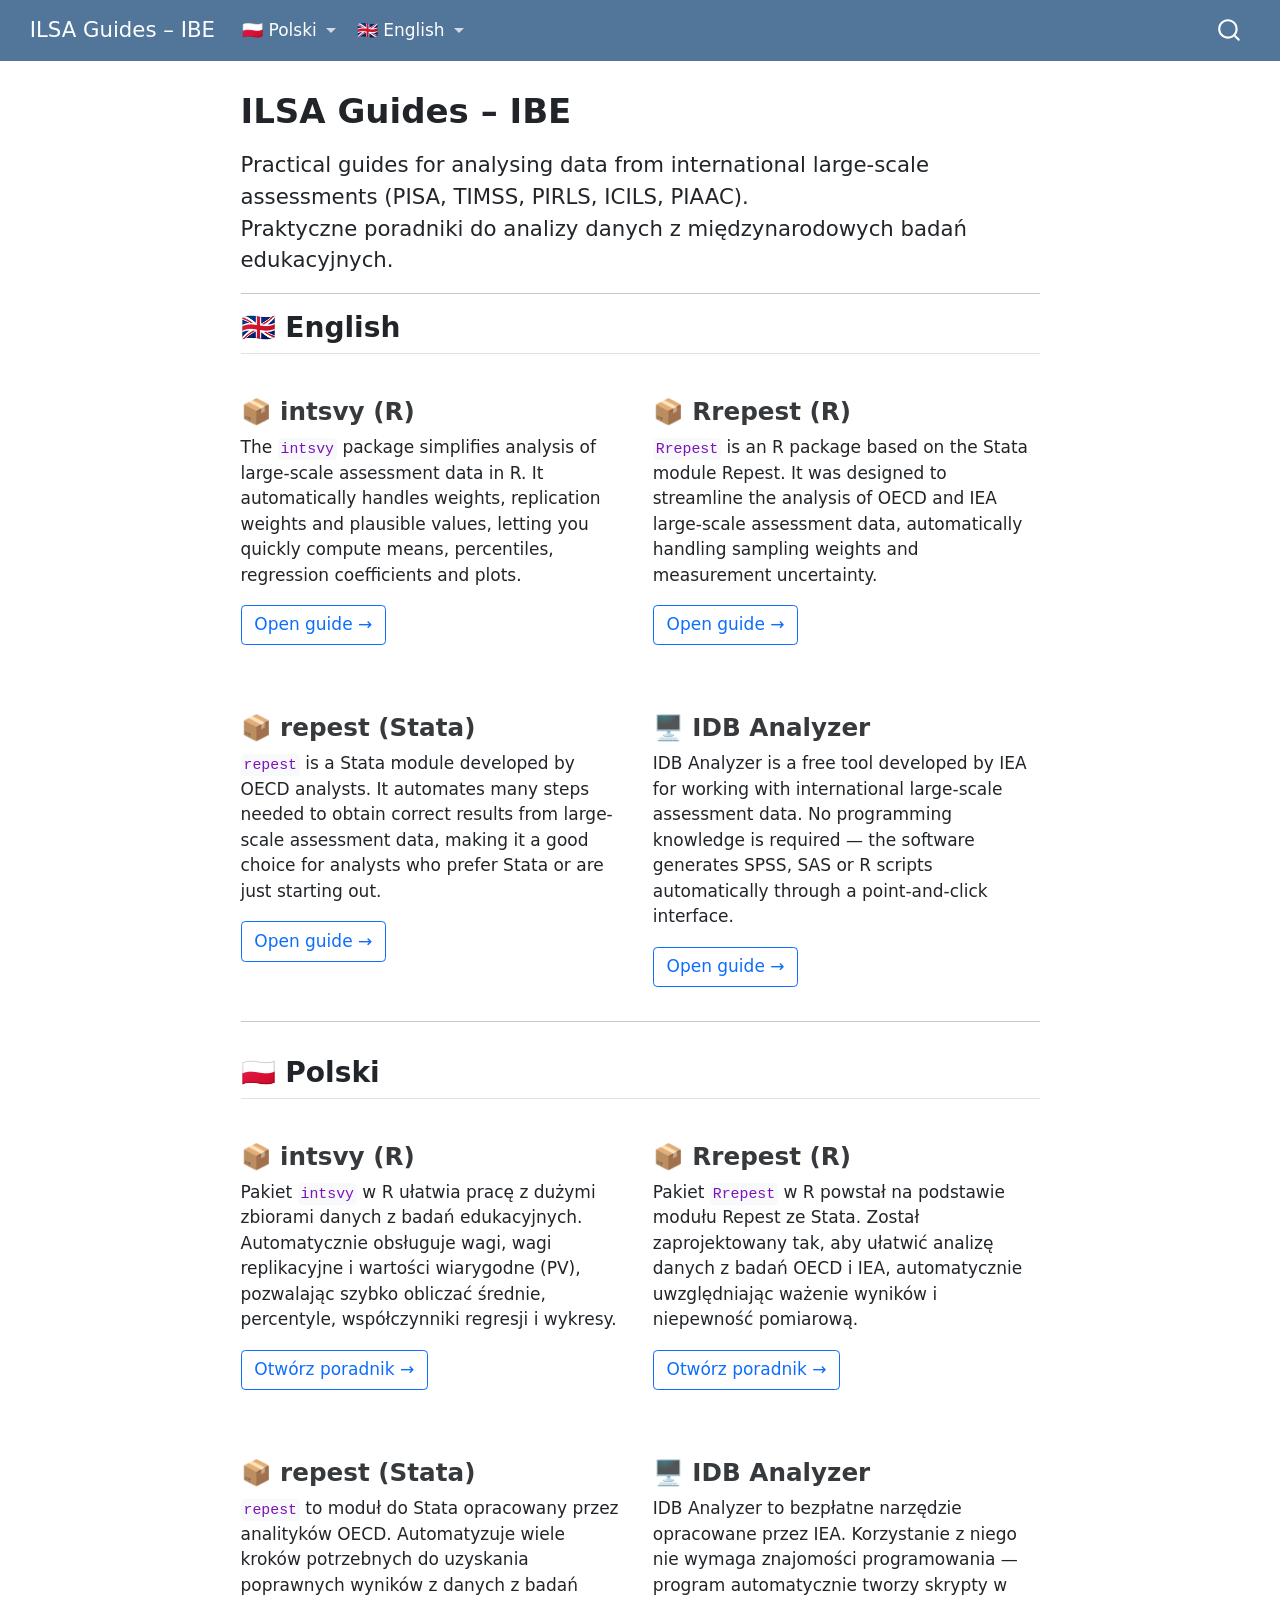
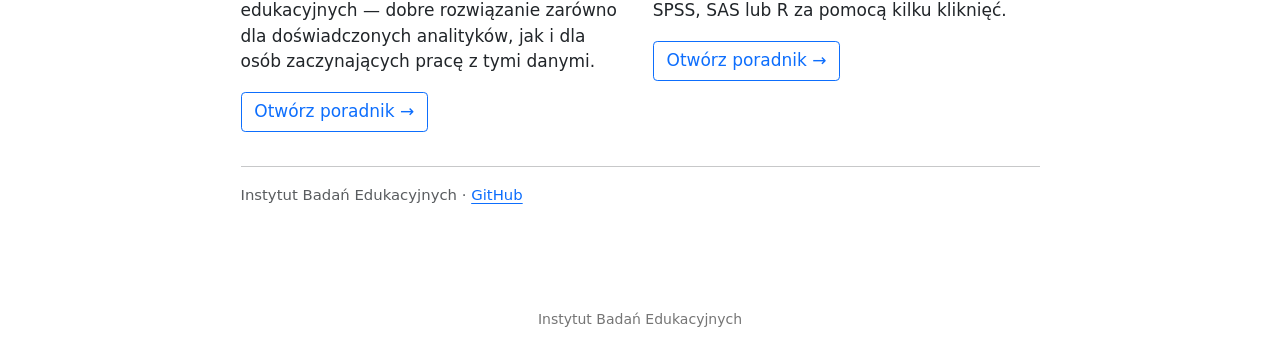
==== docs/index.html @ 81eaf84c "add docs folder" ====
<!DOCTYPE html>
<html xmlns="http://www.w3.org/1999/xhtml" lang="en" xml:lang="en"><head>

<meta charset="utf-8">
<meta name="generator" content="quarto-1.7.31">

<meta name="viewport" content="width=device-width, initial-scale=1.0, user-scalable=yes">


<title>ILSA Guides – IBE</title>
<style>
code{white-space: pre-wrap;}
span.smallcaps{font-variant: small-caps;}
div.columns{display: flex; gap: min(4vw, 1.5em);}
div.column{flex: auto; overflow-x: auto;}
div.hanging-indent{margin-left: 1.5em; text-indent: -1.5em;}
ul.task-list{list-style: none;}
ul.task-list li input[type="checkbox"] {
  width: 0.8em;
  margin: 0 0.8em 0.2em -1em; /* quarto-specific, see https://github.com/quarto-dev/quarto-cli/issues/4556 */ 
  vertical-align: middle;
}
</style>


<script src="site_libs/quarto-nav/quarto-nav.js"></script>
<script src="site_libs/quarto-nav/headroom.min.js"></script>
<script src="site_libs/clipboard/clipboard.min.js"></script>
<script src="site_libs/quarto-search/autocomplete.umd.js"></script>
<script src="site_libs/quarto-search/fuse.min.js"></script>
<script src="site_libs/quarto-search/quarto-search.js"></script>
<meta name="quarto:offset" content="./">
<script src="site_libs/quarto-html/quarto.js" type="module"></script>
<script src="site_libs/quarto-html/tabsets/tabsets.js" type="module"></script>
<script src="site_libs/quarto-html/popper.min.js"></script>
<script src="site_libs/quarto-html/tippy.umd.min.js"></script>
<script src="site_libs/quarto-html/anchor.min.js"></script>
<link href="site_libs/quarto-html/tippy.css" rel="stylesheet">
<link href="site_libs/quarto-html/quarto-syntax-highlighting-e1a5c8363afafaef2c763b6775fbf3ca.css" rel="stylesheet" id="quarto-text-highlighting-styles">
<script src="site_libs/bootstrap/bootstrap.min.js"></script>
<link href="site_libs/bootstrap/bootstrap-icons.css" rel="stylesheet">
<link href="site_libs/bootstrap/bootstrap-991b1886d3c685c7aa2b62b80640c7af.min.css" rel="stylesheet" append-hash="true" id="quarto-bootstrap" data-mode="light">
<script id="quarto-search-options" type="application/json">{
  "location": "navbar",
  "copy-button": false,
  "collapse-after": 3,
  "panel-placement": "end",
  "type": "overlay",
  "limit": 50,
  "keyboard-shortcut": [
    "f",
    "/",
    "s"
  ],
  "show-item-context": false,
  "language": {
    "search-no-results-text": "No results",
    "search-matching-documents-text": "matching documents",
    "search-copy-link-title": "Copy link to search",
    "search-hide-matches-text": "Hide additional matches",
    "search-more-match-text": "more match in this document",
    "search-more-matches-text": "more matches in this document",
    "search-clear-button-title": "Clear",
    "search-text-placeholder": "",
    "search-detached-cancel-button-title": "Cancel",
    "search-submit-button-title": "Submit",
    "search-label": "Search"
  }
}</script>


</head>

<body class="nav-fixed fullcontent quarto-light">

<div id="quarto-search-results"></div>
  <header id="quarto-header" class="headroom fixed-top">
    <nav class="navbar navbar-expand-lg " data-bs-theme="dark">
      <div class="navbar-container container-fluid">
      <div class="navbar-brand-container mx-auto">
    <a class="navbar-brand" href="./index.html">
    <span class="navbar-title">ILSA Guides – IBE</span>
    </a>
  </div>
            <div id="quarto-search" class="" title="Search"></div>
          <button class="navbar-toggler" type="button" data-bs-toggle="collapse" data-bs-target="#navbarCollapse" aria-controls="navbarCollapse" role="menu" aria-expanded="false" aria-label="Toggle navigation" onclick="if (window.quartoToggleHeadroom) { window.quartoToggleHeadroom(); }">
  <span class="navbar-toggler-icon"></span>
</button>
          <div class="collapse navbar-collapse" id="navbarCollapse">
            <ul class="navbar-nav navbar-nav-scroll me-auto">
  <li class="nav-item dropdown ">
    <a class="nav-link dropdown-toggle" href="#" id="nav-menu-polski" role="link" data-bs-toggle="dropdown" aria-expanded="false">
 <span class="menu-text">🇵🇱 Polski</span>
    </a>
    <ul class="dropdown-menu" aria-labelledby="nav-menu-polski">    
        <li>
    <a class="dropdown-item" href="./pl/intsvy.html">
 <span class="dropdown-text">intsvy (R)</span></a>
  </li>  
        <li>
    <a class="dropdown-item" href="./pl/rrepest.html">
 <span class="dropdown-text">Rrepest (R)</span></a>
  </li>  
        <li>
    <a class="dropdown-item" href="./pl/repest.html">
 <span class="dropdown-text">repest (Stata)</span></a>
  </li>  
        <li>
    <a class="dropdown-item" href="./pl/idb.html">
 <span class="dropdown-text">IDB Analyzer</span></a>
  </li>  
    </ul>
  </li>
  <li class="nav-item dropdown ">
    <a class="nav-link dropdown-toggle" href="#" id="nav-menu-english" role="link" data-bs-toggle="dropdown" aria-expanded="false">
 <span class="menu-text">🇬🇧 English</span>
    </a>
    <ul class="dropdown-menu" aria-labelledby="nav-menu-english">    
        <li>
    <a class="dropdown-item" href="./en/intsvy.html">
 <span class="dropdown-text">intsvy (R)</span></a>
  </li>  
        <li>
    <a class="dropdown-item" href="./en/rrepest.html">
 <span class="dropdown-text">Rrepest (R)</span></a>
  </li>  
        <li>
    <a class="dropdown-item" href="./en/repest.html">
 <span class="dropdown-text">repest (Stata)</span></a>
  </li>  
        <li>
    <a class="dropdown-item" href="./en/idb.html">
 <span class="dropdown-text">IDB Analyzer</span></a>
  </li>  
    </ul>
  </li>
</ul>
          </div> <!-- /navcollapse -->
            <div class="quarto-navbar-tools">
</div>
      </div> <!-- /container-fluid -->
    </nav>
</header>
<!-- content -->
<div id="quarto-content" class="quarto-container page-columns page-rows-contents page-layout-article page-navbar">
<!-- sidebar -->
<!-- margin-sidebar -->
    
<!-- main -->
<main class="content" id="quarto-document-content">

<header id="title-block-header" class="quarto-title-block default">
<div class="quarto-title">
<h1 class="title">ILSA Guides – IBE</h1>
</div>



<div class="quarto-title-meta">

    
  
    
  </div>
  


</header>


<div class="lead">
<p>Practical guides for analysing data from international large-scale assessments (PISA, TIMSS, PIRLS, ICILS, PIAAC).<br>
Praktyczne poradniki do analizy danych z międzynarodowych badań edukacyjnych.</p>
</div>
<hr>
<section id="english" class="level2">
<h2 class="anchored" data-anchor-id="english">🇬🇧 English</h2>
<div class="grid">
<section id="intsvy-r" class="level3 g-col-12 g-col-md-6">
<h3 class="anchored" data-anchor-id="intsvy-r">📦 intsvy (R)</h3>
<p>The <code>intsvy</code> package simplifies analysis of large-scale assessment data in R. It automatically handles weights, replication weights and plausible values, letting you quickly compute means, percentiles, regression coefficients and plots.</p>
<p><a href="./en/intsvy.html" class="btn btn-outline-primary">Open guide →</a></p>
</section>
<section id="rrepest-r" class="level3 g-col-12 g-col-md-6">
<h3 class="anchored" data-anchor-id="rrepest-r">📦 Rrepest (R)</h3>
<p><code>Rrepest</code> is an R package based on the Stata module Repest. It was designed to streamline the analysis of OECD and IEA large-scale assessment data, automatically handling sampling weights and measurement uncertainty.</p>
<p><a href="./en/rrepest.html" class="btn btn-outline-primary">Open guide →</a></p>
</section>
<section id="repest-stata" class="level3 g-col-12 g-col-md-6">
<h3 class="anchored" data-anchor-id="repest-stata">📦 repest (Stata)</h3>
<p><code>repest</code> is a Stata module developed by OECD analysts. It automates many steps needed to obtain correct results from large-scale assessment data, making it a good choice for analysts who prefer Stata or are just starting out.</p>
<p><a href="./en/repest.html" class="btn btn-outline-primary">Open guide →</a></p>
</section>
<section id="idb-analyzer" class="level3 g-col-12 g-col-md-6">
<h3 class="anchored" data-anchor-id="idb-analyzer">🖥️ IDB Analyzer</h3>
<p>IDB Analyzer is a free tool developed by IEA for working with international large-scale assessment data. No programming knowledge is required — the software generates SPSS, SAS or R scripts automatically through a point-and-click interface.</p>
<p><a href="./en/idb.html" class="btn btn-outline-primary">Open guide →</a></p>
</section>
</div>
<hr>
</section>
<section id="polski" class="level2">
<h2 class="anchored" data-anchor-id="polski">🇵🇱 Polski</h2>
<div class="grid">
<section id="intsvy-r-1" class="level3 g-col-12 g-col-md-6">
<h3 class="anchored" data-anchor-id="intsvy-r-1">📦 intsvy (R)</h3>
<p>Pakiet <code>intsvy</code> w R ułatwia pracę z dużymi zbiorami danych z badań edukacyjnych. Automatycznie obsługuje wagi, wagi replikacyjne i wartości wiarygodne (PV), pozwalając szybko obliczać średnie, percentyle, współczynniki regresji i wykresy.</p>
<p><a href="./pl/intsvy.html" class="btn btn-outline-primary">Otwórz poradnik →</a></p>
</section>
<section id="rrepest-r-1" class="level3 g-col-12 g-col-md-6">
<h3 class="anchored" data-anchor-id="rrepest-r-1">📦 Rrepest (R)</h3>
<p>Pakiet <code>Rrepest</code> w R powstał na podstawie modułu Repest ze Stata. Został zaprojektowany tak, aby ułatwić analizę danych z badań OECD i IEA, automatycznie uwzględniając ważenie wyników i niepewność pomiarową.</p>
<p><a href="./pl/rrepest.html" class="btn btn-outline-primary">Otwórz poradnik →</a></p>
</section>
<section id="repest-stata-1" class="level3 g-col-12 g-col-md-6">
<h3 class="anchored" data-anchor-id="repest-stata-1">📦 repest (Stata)</h3>
<p><code>repest</code> to moduł do Stata opracowany przez analityków OECD. Automatyzuje wiele kroków potrzebnych do uzyskania poprawnych wyników z danych z badań edukacyjnych — dobre rozwiązanie zarówno dla doświadczonych analityków, jak i dla osób zaczynających pracę z tymi danymi.</p>
<p><a href="./pl/repest.html" class="btn btn-outline-primary">Otwórz poradnik →</a></p>
</section>
<section id="idb-analyzer-1" class="level3 g-col-12 g-col-md-6">
<h3 class="anchored" data-anchor-id="idb-analyzer-1">🖥️ IDB Analyzer</h3>
<p>IDB Analyzer to bezpłatne narzędzie opracowane przez IEA. Korzystanie z niego nie wymaga znajomości programowania — program automatycznie tworzy skrypty w SPSS, SAS lub R za pomocą kilku kliknięć.</p>
<p><a href="./pl/idb.html" class="btn btn-outline-primary">Otwórz poradnik →</a></p>
</section>
</div>
<hr>
<div class="text-muted small">
<p>Instytut Badań Edukacyjnych · <a href="https://github.com/instytut-badan-edukacyjnych/ilsa-guides">GitHub</a></p>
</div>


</section>

</main> <!-- /main -->
<script id="quarto-html-after-body" type="application/javascript">
  window.document.addEventListener("DOMContentLoaded", function (event) {
    const icon = "";
    const anchorJS = new window.AnchorJS();
    anchorJS.options = {
      placement: 'right',
      icon: icon
    };
    anchorJS.add('.anchored');
    const isCodeAnnotation = (el) => {
      for (const clz of el.classList) {
        if (clz.startsWith('code-annotation-')) {                     
          return true;
        }
      }
      return false;
    }
    const onCopySuccess = function(e) {
      // button target
      const button = e.trigger;
      // don't keep focus
      button.blur();
      // flash "checked"
      button.classList.add('code-copy-button-checked');
      var currentTitle = button.getAttribute("title");
      button.setAttribute("title", "Copied!");
      let tooltip;
      if (window.bootstrap) {
        button.setAttribute("data-bs-toggle", "tooltip");
        button.setAttribute("data-bs-placement", "left");
        button.setAttribute("data-bs-title", "Copied!");
        tooltip = new bootstrap.Tooltip(button, 
          { trigger: "manual", 
            customClass: "code-copy-button-tooltip",
            offset: [0, -8]});
        tooltip.show();    
      }
      setTimeout(function() {
        if (tooltip) {
          tooltip.hide();
          button.removeAttribute("data-bs-title");
          button.removeAttribute("data-bs-toggle");
          button.removeAttribute("data-bs-placement");
        }
        button.setAttribute("title", currentTitle);
        button.classList.remove('code-copy-button-checked');
      }, 1000);
      // clear code selection
      e.clearSelection();
    }
    const getTextToCopy = function(trigger) {
        const codeEl = trigger.previousElementSibling.cloneNode(true);
        for (const childEl of codeEl.children) {
          if (isCodeAnnotation(childEl)) {
            childEl.remove();
          }
        }
        return codeEl.innerText;
    }
    const clipboard = new window.ClipboardJS('.code-copy-button:not([data-in-quarto-modal])', {
      text: getTextToCopy
    });
    clipboard.on('success', onCopySuccess);
    if (window.document.getElementById('quarto-embedded-source-code-modal')) {
      const clipboardModal = new window.ClipboardJS('.code-copy-button[data-in-quarto-modal]', {
        text: getTextToCopy,
        container: window.document.getElementById('quarto-embedded-source-code-modal')
      });
      clipboardModal.on('success', onCopySuccess);
    }
      var localhostRegex = new RegExp(/^(?:http|https):\/\/localhost\:?[0-9]*\//);
      var mailtoRegex = new RegExp(/^mailto:/);
        var filterRegex = new RegExp('/' + window.location.host + '/');
      var isInternal = (href) => {
          return filterRegex.test(href) || localhostRegex.test(href) || mailtoRegex.test(href);
      }
      // Inspect non-navigation links and adorn them if external
     var links = window.document.querySelectorAll('a[href]:not(.nav-link):not(.navbar-brand):not(.toc-action):not(.sidebar-link):not(.sidebar-item-toggle):not(.pagination-link):not(.no-external):not([aria-hidden]):not(.dropdown-item):not(.quarto-navigation-tool):not(.about-link)');
      for (var i=0; i<links.length; i++) {
        const link = links[i];
        if (!isInternal(link.href)) {
          // undo the damage that might have been done by quarto-nav.js in the case of
          // links that we want to consider external
          if (link.dataset.originalHref !== undefined) {
            link.href = link.dataset.originalHref;
          }
        }
      }
    function tippyHover(el, contentFn, onTriggerFn, onUntriggerFn) {
      const config = {
        allowHTML: true,
        maxWidth: 500,
        delay: 100,
        arrow: false,
        appendTo: function(el) {
            return el.parentElement;
        },
        interactive: true,
        interactiveBorder: 10,
        theme: 'quarto',
        placement: 'bottom-start',
      };
      if (contentFn) {
        config.content = contentFn;
      }
      if (onTriggerFn) {
        config.onTrigger = onTriggerFn;
      }
      if (onUntriggerFn) {
        config.onUntrigger = onUntriggerFn;
      }
      window.tippy(el, config); 
    }
    const noterefs = window.document.querySelectorAll('a[role="doc-noteref"]');
    for (var i=0; i<noterefs.length; i++) {
      const ref = noterefs[i];
      tippyHover(ref, function() {
        // use id or data attribute instead here
        let href = ref.getAttribute('data-footnote-href') || ref.getAttribute('href');
        try { href = new URL(href).hash; } catch {}
        const id = href.replace(/^#\/?/, "");
        const note = window.document.getElementById(id);
        if (note) {
          return note.innerHTML;
        } else {
          return "";
        }
      });
    }
    const xrefs = window.document.querySelectorAll('a.quarto-xref');
    const processXRef = (id, note) => {
      // Strip column container classes
      const stripColumnClz = (el) => {
        el.classList.remove("page-full", "page-columns");
        if (el.children) {
          for (const child of el.children) {
            stripColumnClz(child);
          }
        }
      }
      stripColumnClz(note)
      if (id === null || id.startsWith('sec-')) {
        // Special case sections, only their first couple elements
        const container = document.createElement("div");
        if (note.children && note.children.length > 2) {
          container.appendChild(note.children[0].cloneNode(true));
          for (let i = 1; i < note.children.length; i++) {
            const child = note.children[i];
            if (child.tagName === "P" && child.innerText === "") {
              continue;
            } else {
              container.appendChild(child.cloneNode(true));
              break;
            }
          }
          if (window.Quarto?.typesetMath) {
            window.Quarto.typesetMath(container);
          }
          return container.innerHTML
        } else {
          if (window.Quarto?.typesetMath) {
            window.Quarto.typesetMath(note);
          }
          return note.innerHTML;
        }
      } else {
        // Remove any anchor links if they are present
        const anchorLink = note.querySelector('a.anchorjs-link');
        if (anchorLink) {
          anchorLink.remove();
        }
        if (window.Quarto?.typesetMath) {
          window.Quarto.typesetMath(note);
        }
        if (note.classList.contains("callout")) {
          return note.outerHTML;
        } else {
          return note.innerHTML;
        }
      }
    }
    for (var i=0; i<xrefs.length; i++) {
      const xref = xrefs[i];
      tippyHover(xref, undefined, function(instance) {
        instance.disable();
        let url = xref.getAttribute('href');
        let hash = undefined; 
        if (url.startsWith('#')) {
          hash = url;
        } else {
          try { hash = new URL(url).hash; } catch {}
        }
        if (hash) {
          const id = hash.replace(/^#\/?/, "");
          const note = window.document.getElementById(id);
          if (note !== null) {
            try {
              const html = processXRef(id, note.cloneNode(true));
              instance.setContent(html);
            } finally {
              instance.enable();
              instance.show();
            }
          } else {
            // See if we can fetch this
            fetch(url.split('#')[0])
            .then(res => res.text())
            .then(html => {
              const parser = new DOMParser();
              const htmlDoc = parser.parseFromString(html, "text/html");
              const note = htmlDoc.getElementById(id);
              if (note !== null) {
                const html = processXRef(id, note);
                instance.setContent(html);
              } 
            }).finally(() => {
              instance.enable();
              instance.show();
            });
          }
        } else {
          // See if we can fetch a full url (with no hash to target)
          // This is a special case and we should probably do some content thinning / targeting
          fetch(url)
          .then(res => res.text())
          .then(html => {
            const parser = new DOMParser();
            const htmlDoc = parser.parseFromString(html, "text/html");
            const note = htmlDoc.querySelector('main.content');
            if (note !== null) {
              // This should only happen for chapter cross references
              // (since there is no id in the URL)
              // remove the first header
              if (note.children.length > 0 && note.children[0].tagName === "HEADER") {
                note.children[0].remove();
              }
              const html = processXRef(null, note);
              instance.setContent(html);
            } 
          }).finally(() => {
            instance.enable();
            instance.show();
          });
        }
      }, function(instance) {
      });
    }
        let selectedAnnoteEl;
        const selectorForAnnotation = ( cell, annotation) => {
          let cellAttr = 'data-code-cell="' + cell + '"';
          let lineAttr = 'data-code-annotation="' +  annotation + '"';
          const selector = 'span[' + cellAttr + '][' + lineAttr + ']';
          return selector;
        }
        const selectCodeLines = (annoteEl) => {
          const doc = window.document;
          const targetCell = annoteEl.getAttribute("data-target-cell");
          const targetAnnotation = annoteEl.getAttribute("data-target-annotation");
          const annoteSpan = window.document.querySelector(selectorForAnnotation(targetCell, targetAnnotation));
          const lines = annoteSpan.getAttribute("data-code-lines").split(",");
          const lineIds = lines.map((line) => {
            return targetCell + "-" + line;
          })
          let top = null;
          let height = null;
          let parent = null;
          if (lineIds.length > 0) {
              //compute the position of the single el (top and bottom and make a div)
              const el = window.document.getElementById(lineIds[0]);
              top = el.offsetTop;
              height = el.offsetHeight;
              parent = el.parentElement.parentElement;
            if (lineIds.length > 1) {
              const lastEl = window.document.getElementById(lineIds[lineIds.length - 1]);
              const bottom = lastEl.offsetTop + lastEl.offsetHeight;
              height = bottom - top;
            }
            if (top !== null && height !== null && parent !== null) {
              // cook up a div (if necessary) and position it 
              let div = window.document.getElementById("code-annotation-line-highlight");
              if (div === null) {
                div = window.document.createElement("div");
                div.setAttribute("id", "code-annotation-line-highlight");
                div.style.position = 'absolute';
                parent.appendChild(div);
              }
              div.style.top = top - 2 + "px";
              div.style.height = height + 4 + "px";
              div.style.left = 0;
              let gutterDiv = window.document.getElementById("code-annotation-line-highlight-gutter");
              if (gutterDiv === null) {
                gutterDiv = window.document.createElement("div");
                gutterDiv.setAttribute("id", "code-annotation-line-highlight-gutter");
                gutterDiv.style.position = 'absolute';
                const codeCell = window.document.getElementById(targetCell);
                const gutter = codeCell.querySelector('.code-annotation-gutter');
                gutter.appendChild(gutterDiv);
              }
              gutterDiv.style.top = top - 2 + "px";
              gutterDiv.style.height = height + 4 + "px";
            }
            selectedAnnoteEl = annoteEl;
          }
        };
        const unselectCodeLines = () => {
          const elementsIds = ["code-annotation-line-highlight", "code-annotation-line-highlight-gutter"];
          elementsIds.forEach((elId) => {
            const div = window.document.getElementById(elId);
            if (div) {
              div.remove();
            }
          });
          selectedAnnoteEl = undefined;
        };
          // Handle positioning of the toggle
      window.addEventListener(
        "resize",
        throttle(() => {
          elRect = undefined;
          if (selectedAnnoteEl) {
            selectCodeLines(selectedAnnoteEl);
          }
        }, 10)
      );
      function throttle(fn, ms) {
      let throttle = false;
      let timer;
        return (...args) => {
          if(!throttle) { // first call gets through
              fn.apply(this, args);
              throttle = true;
          } else { // all the others get throttled
              if(timer) clearTimeout(timer); // cancel #2
              timer = setTimeout(() => {
                fn.apply(this, args);
                timer = throttle = false;
              }, ms);
          }
        };
      }
        // Attach click handler to the DT
        const annoteDls = window.document.querySelectorAll('dt[data-target-cell]');
        for (const annoteDlNode of annoteDls) {
          annoteDlNode.addEventListener('click', (event) => {
            const clickedEl = event.target;
            if (clickedEl !== selectedAnnoteEl) {
              unselectCodeLines();
              const activeEl = window.document.querySelector('dt[data-target-cell].code-annotation-active');
              if (activeEl) {
                activeEl.classList.remove('code-annotation-active');
              }
              selectCodeLines(clickedEl);
              clickedEl.classList.add('code-annotation-active');
            } else {
              // Unselect the line
              unselectCodeLines();
              clickedEl.classList.remove('code-annotation-active');
            }
          });
        }
    const findCites = (el) => {
      const parentEl = el.parentElement;
      if (parentEl) {
        const cites = parentEl.dataset.cites;
        if (cites) {
          return {
            el,
            cites: cites.split(' ')
          };
        } else {
          return findCites(el.parentElement)
        }
      } else {
        return undefined;
      }
    };
    var bibliorefs = window.document.querySelectorAll('a[role="doc-biblioref"]');
    for (var i=0; i<bibliorefs.length; i++) {
      const ref = bibliorefs[i];
      const citeInfo = findCites(ref);
      if (citeInfo) {
        tippyHover(citeInfo.el, function() {
          var popup = window.document.createElement('div');
          citeInfo.cites.forEach(function(cite) {
            var citeDiv = window.document.createElement('div');
            citeDiv.classList.add('hanging-indent');
            citeDiv.classList.add('csl-entry');
            var biblioDiv = window.document.getElementById('ref-' + cite);
            if (biblioDiv) {
              citeDiv.innerHTML = biblioDiv.innerHTML;
            }
            popup.appendChild(citeDiv);
          });
          return popup.innerHTML;
        });
      }
    }
  });
  </script>
</div> <!-- /content -->
<footer class="footer">
  <div class="nav-footer">
    <div class="nav-footer-left">
      &nbsp;
    </div>   
    <div class="nav-footer-center">
<p>Instytut Badań Edukacyjnych</p>
</div>
    <div class="nav-footer-right">
      &nbsp;
    </div>
  </div>
</footer>




</body></html>
---- docs/site_libs/quarto-html/tippy.css ----
.tippy-box[data-animation=fade][data-state=hidden]{opacity:0}[data-tippy-root]{max-width:calc(100vw - 10px)}.tippy-box{position:relative;background-color:#333;color:#fff;border-radius:4px;font-size:14px;line-height:1.4;white-space:normal;outline:0;transition-property:transform,visibility,opacity}.tippy-box[data-placement^=top]>.tippy-arrow{bottom:0}.tippy-box[data-placement^=top]>.tippy-arrow:before{bottom:-7px;left:0;border-width:8px 8px 0;border-top-color:initial;transform-origin:center top}.tippy-box[data-placement^=bottom]>.tippy-arrow{top:0}.tippy-box[data-placement^=bottom]>.tippy-arrow:before{top:-7px;left:0;border-width:0 8px 8px;border-bottom-color:initial;transform-origin:center bottom}.tippy-box[data-placement^=left]>.tippy-arrow{right:0}.tippy-box[data-placement^=left]>.tippy-arrow:before{border-width:8px 0 8px 8px;border-left-color:initial;right:-7px;transform-origin:center left}.tippy-box[data-placement^=right]>.tippy-arrow{left:0}.tippy-box[data-placement^=right]>.tippy-arrow:before{left:-7px;border-width:8px 8px 8px 0;border-right-color:initial;transform-origin:center right}.tippy-box[data-inertia][data-state=visible]{transition-timing-function:cubic-bezier(.54,1.5,.38,1.11)}.tippy-arrow{width:16px;height:16px;color:#333}.tippy-arrow:before{content:"";position:absolute;border-color:transparent;border-style:solid}.tippy-content{position:relative;padding:5px 9px;z-index:1}
---- docs/site_libs/quarto-html/quarto-syntax-highlighting-e1a5c8363afafaef2c763b6775fbf3ca.css ----
/* quarto syntax highlight colors */
:root {
  --quarto-hl-ot-color: #003B4F;
  --quarto-hl-at-color: #657422;
  --quarto-hl-ss-color: #20794D;
  --quarto-hl-an-color: #5E5E5E;
  --quarto-hl-fu-color: #4758AB;
  --quarto-hl-st-color: #20794D;
  --quarto-hl-cf-color: #003B4F;
  --quarto-hl-op-color: #5E5E5E;
  --quarto-hl-er-color: #AD0000;
  --quarto-hl-bn-color: #AD0000;
  --quarto-hl-al-color: #AD0000;
  --quarto-hl-va-color: #111111;
  --quarto-hl-bu-color: inherit;
  --quarto-hl-ex-color: inherit;
  --quarto-hl-pp-color: #AD0000;
  --quarto-hl-in-color: #5E5E5E;
  --quarto-hl-vs-color: #20794D;
  --quarto-hl-wa-color: #5E5E5E;
  --quarto-hl-do-color: #5E5E5E;
  --quarto-hl-im-color: #00769E;
  --quarto-hl-ch-color: #20794D;
  --quarto-hl-dt-color: #AD0000;
  --quarto-hl-fl-color: #AD0000;
  --quarto-hl-co-color: #5E5E5E;
  --quarto-hl-cv-color: #5E5E5E;
  --quarto-hl-cn-color: #8f5902;
  --quarto-hl-sc-color: #5E5E5E;
  --quarto-hl-dv-color: #AD0000;
  --quarto-hl-kw-color: #003B4F;
}

/* other quarto variables */
:root {
  --quarto-font-monospace: SFMono-Regular, Menlo, Monaco, Consolas, "Liberation Mono", "Courier New", monospace;
}

/* syntax highlight based on Pandoc's rules */
pre > code.sourceCode > span {
  color: #003B4F;
}

code.sourceCode > span {
  color: #003B4F;
}

div.sourceCode,
div.sourceCode pre.sourceCode {
  color: #003B4F;
}

/* Normal */
code span {
  color: #003B4F;
}

/* Alert */
code span.al {
  color: #AD0000;
  font-style: inherit;
}

/* Annotation */
code span.an {
  color: #5E5E5E;
  font-style: inherit;
}

/* Attribute */
code span.at {
  color: #657422;
  font-style: inherit;
}

/* BaseN */
code span.bn {
  color: #AD0000;
  font-style: inherit;
}

/* BuiltIn */
code span.bu {
  font-style: inherit;
}

/* ControlFlow */
code span.cf {
  color: #003B4F;
  font-weight: bold;
  font-style: inherit;
}

/* Char */
code span.ch {
  color: #20794D;
  font-style: inherit;
}

/* Constant */
code span.cn {
  color: #8f5902;
  font-style: inherit;
}

/* Comment */
code span.co {
  color: #5E5E5E;
  font-style: inherit;
}

/* CommentVar */
code span.cv {
  color: #5E5E5E;
  font-style: italic;
}

/* Documentation */
code span.do {
  color: #5E5E5E;
  font-style: italic;
}

/* DataType */
code span.dt {
  color: #AD0000;
  font-style: inherit;
}

/* DecVal */
code span.dv {
  color: #AD0000;
  font-style: inherit;
}

/* Error */
code span.er {
  color: #AD0000;
  font-style: inherit;
}

/* Extension */
code span.ex {
  font-style: inherit;
}

/* Float */
code span.fl {
  color: #AD0000;
  font-style: inherit;
}

/* Function */
code span.fu {
  color: #4758AB;
  font-style: inherit;
}

/* Import */
code span.im {
  color: #00769E;
  font-style: inherit;
}

/* Information */
code span.in {
  color: #5E5E5E;
  font-style: inherit;
}

/* Keyword */
code span.kw {
  color: #003B4F;
  font-weight: bold;
  font-style: inherit;
}

/* Operator */
code span.op {
  color: #5E5E5E;
  font-style: inherit;
}

/* Other */
code span.ot {
  color: #003B4F;
  font-style: inherit;
}

/* Preprocessor */
code span.pp {
  color: #AD0000;
  font-style: inherit;
}

/* SpecialChar */
code span.sc {
  color: #5E5E5E;
  font-style: inherit;
}

/* SpecialString */
code span.ss {
  color: #20794D;
  font-style: inherit;
}

/* String */
code span.st {
  color: #20794D;
  font-style: inherit;
}

/* Variable */
code span.va {
  color: #111111;
  font-style: inherit;
}

/* VerbatimString */
code span.vs {
  color: #20794D;
  font-style: inherit;
}

/* Warning */
code span.wa {
  color: #5E5E5E;
  font-style: italic;
}

.prevent-inlining {
  content: "</";
}

/*# sourceMappingURL=c735b2cac6c846c1abc72f5ce1520814.css.map */
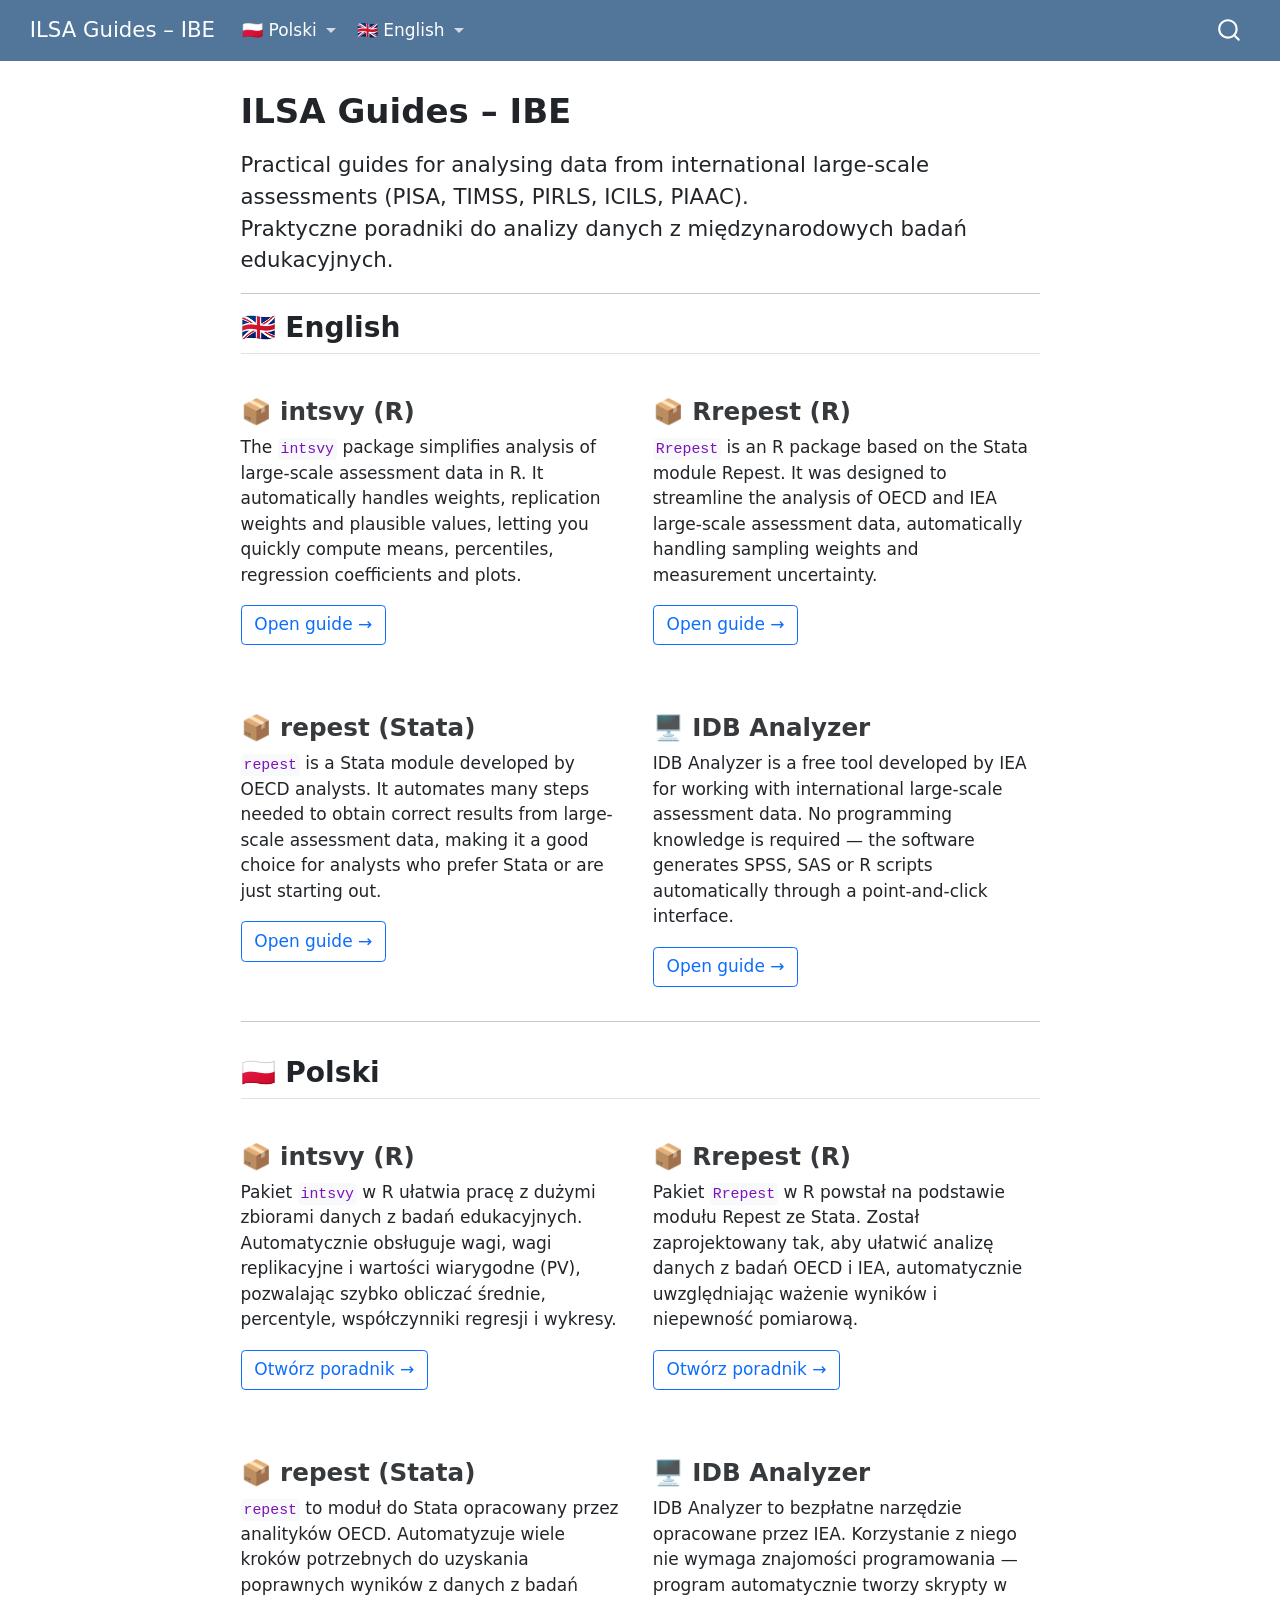
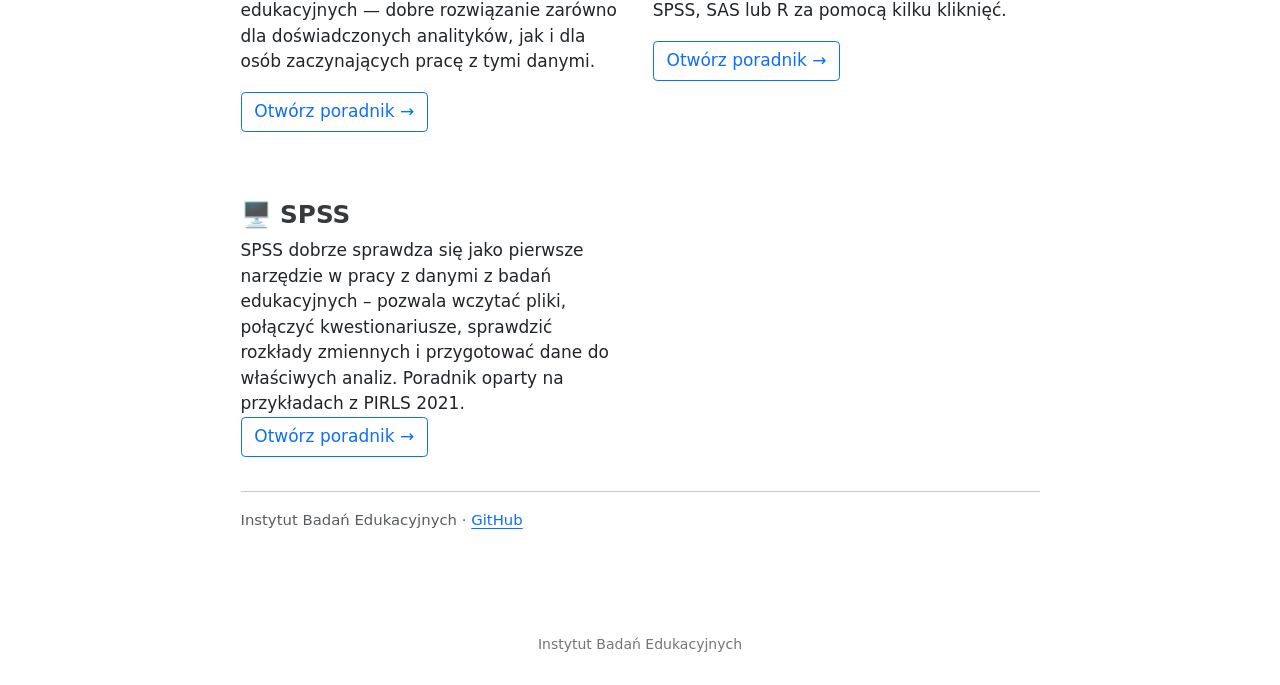
==== commit 008570f7: "render website + dodanie poradnika SPSS" ====
--- a/docs/index.html
+++ b/docs/index.html
@@ -109,6 +109,10 @@
     <a class="dropdown-item" href="./pl/idb.html">
  <span class="dropdown-text">IDB Analyzer</span></a>
   </li>  
+        <li>
+    <a class="dropdown-item" href="./pl/spss.html">
+ <span class="dropdown-text">SPSS</span></a>
+  </li>  
     </ul>
   </li>
   <li class="nav-item dropdown ">
@@ -131,6 +135,10 @@
         <li>
     <a class="dropdown-item" href="./en/idb.html">
  <span class="dropdown-text">IDB Analyzer</span></a>
+  </li>  
+        <li>
+    <a class="dropdown-item" href="./en/spss.qmd">
+ <span class="dropdown-text">SPSS</span></a>
   </li>  
     </ul>
   </li>
@@ -221,6 +229,10 @@
 <h3 class="anchored" data-anchor-id="idb-analyzer-1">🖥️ IDB Analyzer</h3>
 <p>IDB Analyzer to bezpłatne narzędzie opracowane przez IEA. Korzystanie z niego nie wymaga znajomości programowania — program automatycznie tworzy skrypty w SPSS, SAS lub R za pomocą kilku kliknięć.</p>
 <p><a href="./pl/idb.html" class="btn btn-outline-primary">Otwórz poradnik →</a></p>
+</section>
+<section id="spss" class="level3 g-col-12 g-col-md-6">
+<h3 class="anchored" data-anchor-id="spss">🖥️ SPSS</h3>
+<p>SPSS dobrze sprawdza się jako pierwsze narzędzie w pracy z danymi z badań edukacyjnych – pozwala wczytać pliki, połączyć kwestionariusze, sprawdzić rozkłady zmiennych i przygotować dane do właściwych analiz. Poradnik oparty na przykładach z PIRLS 2021. <a href="./pl/spss.html" class="btn btn-outline-primary">Otwórz poradnik →</a></p>
 </section>
 </div>
 <hr>
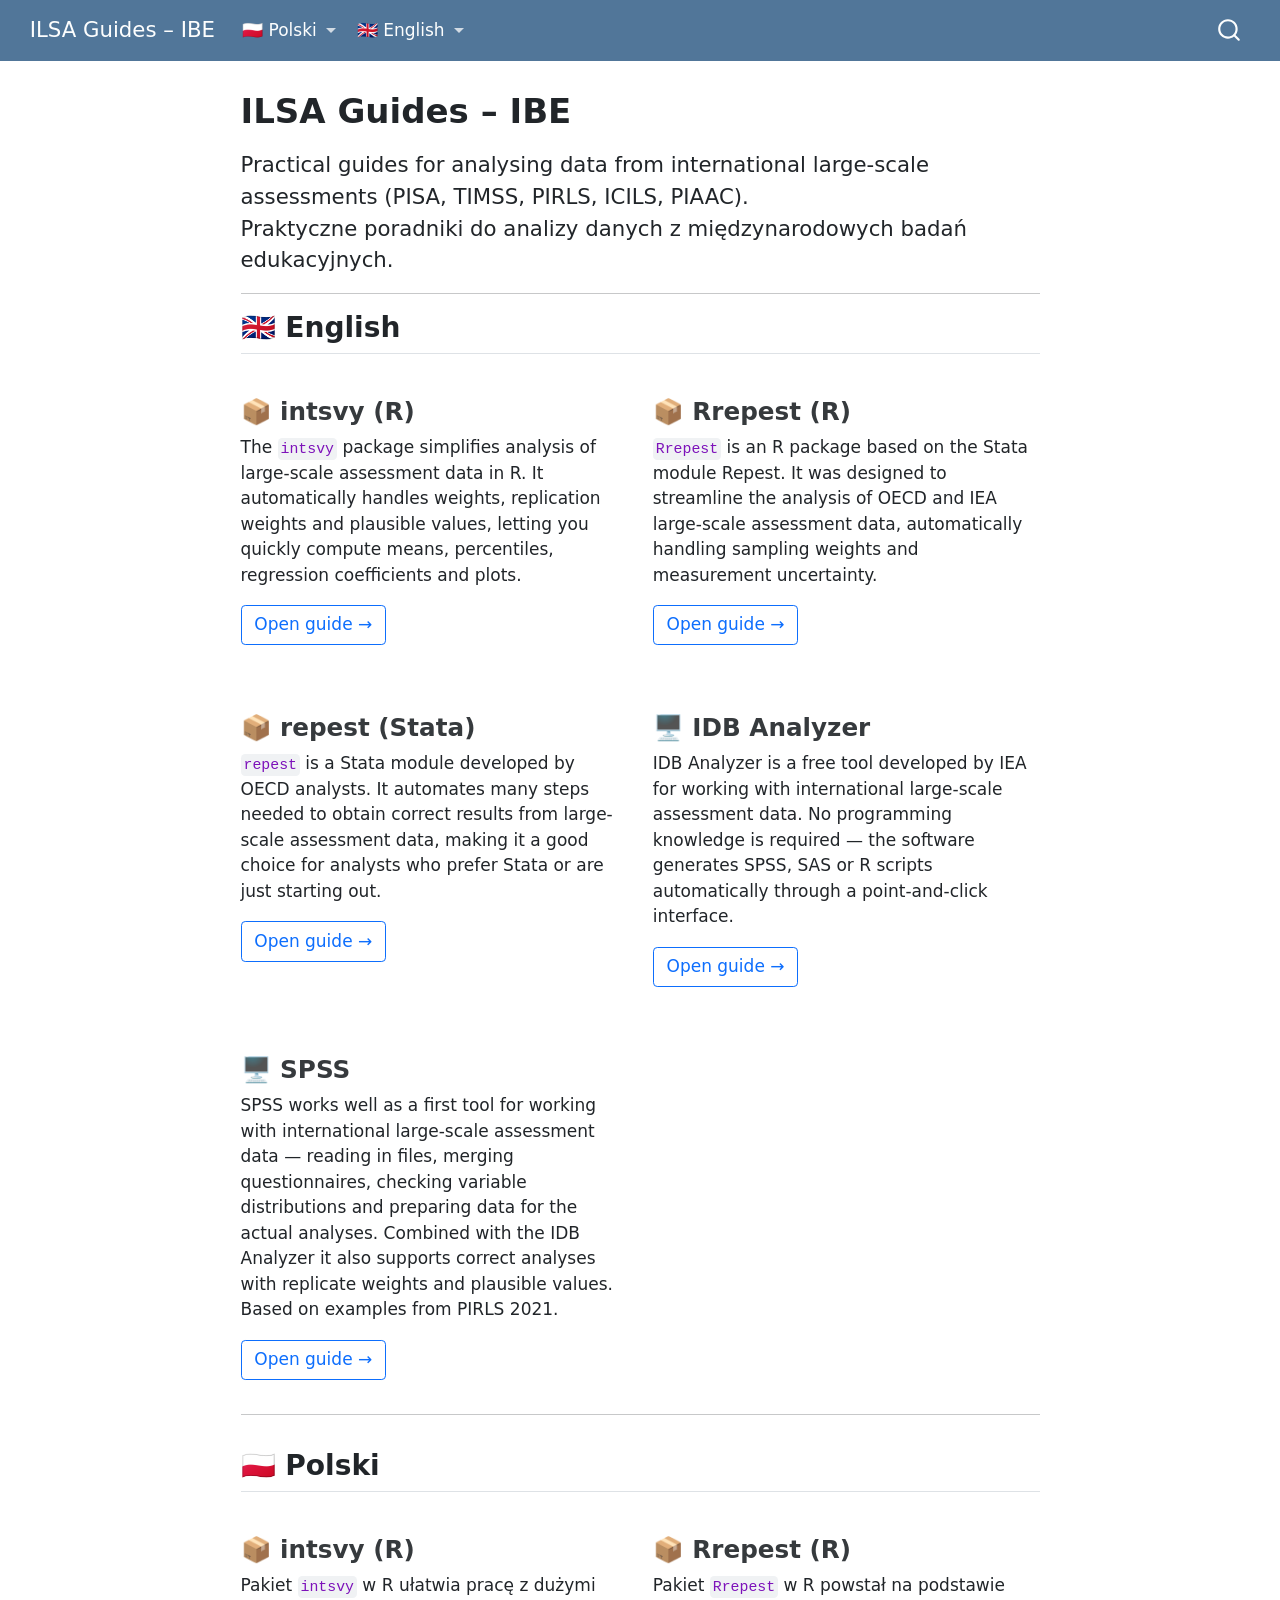
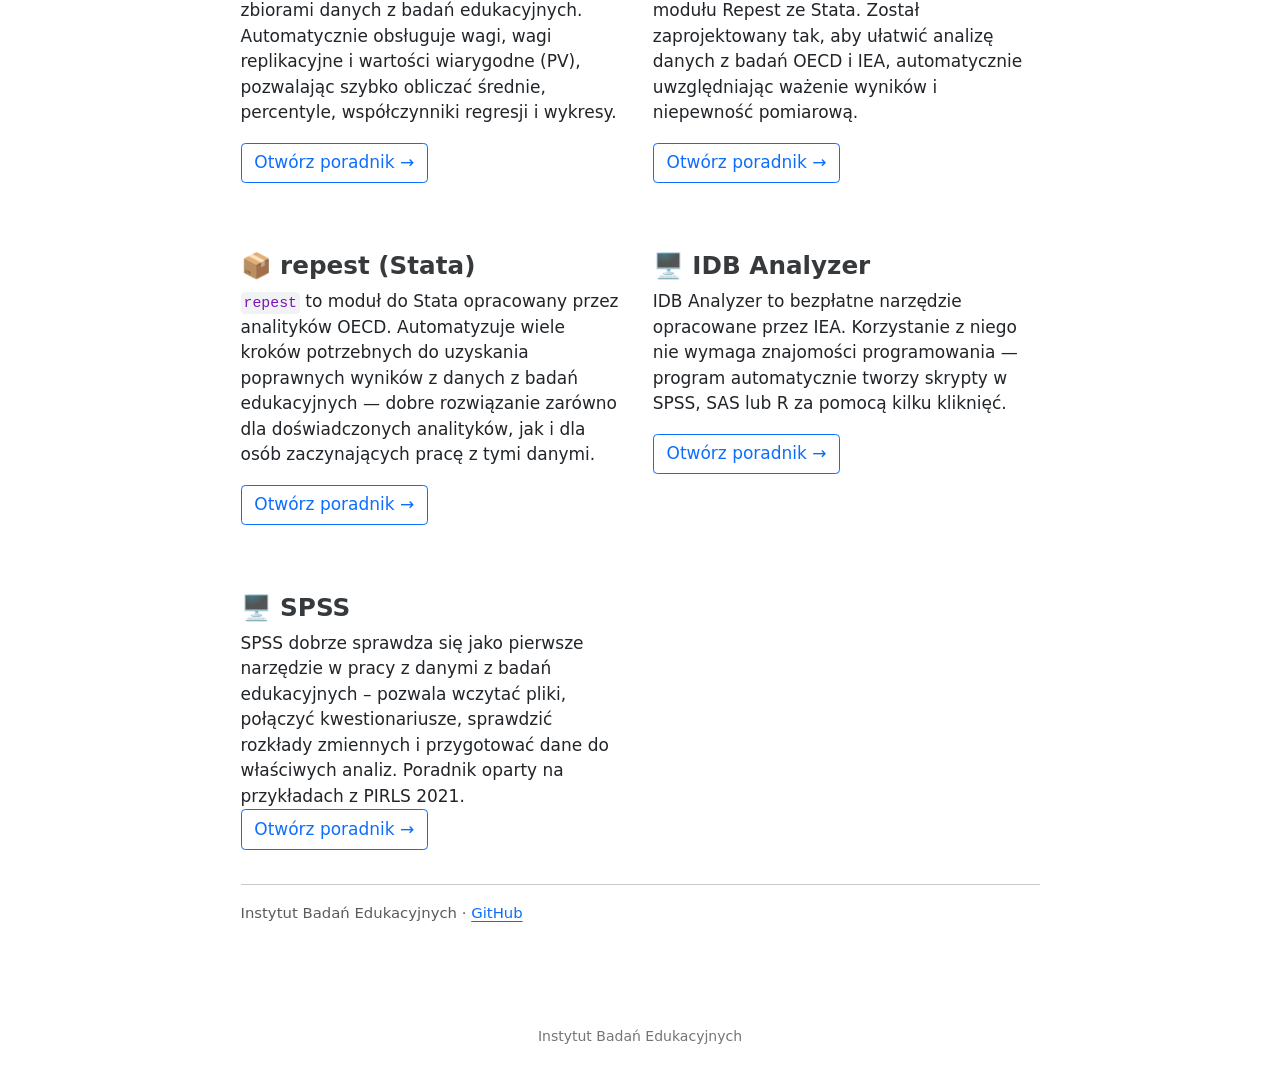
==== commit c2335068: "Add English version of the SPSS guide (HTML, DOCX, PDF) - en/spss.qmd: full English translation, ter" ====
--- a/docs/index.html
+++ b/docs/index.html
@@ -2,13 +2,16 @@
 <html xmlns="http://www.w3.org/1999/xhtml" lang="en" xml:lang="en"><head>
 
 <meta charset="utf-8">
-<meta name="generator" content="quarto-1.7.31">
+<meta name="generator" content="quarto-1.9.37">
 
 <meta name="viewport" content="width=device-width, initial-scale=1.0, user-scalable=yes">
 
 
 <title>ILSA Guides – IBE</title>
 <style>
+/* Default styles provided by pandoc.
+** See https://pandoc.org/MANUAL.html#variables-for-html for config info.
+*/
 code{white-space: pre-wrap;}
 span.smallcaps{font-variant: small-caps;}
 div.columns{display: flex; gap: min(4vw, 1.5em);}
@@ -36,10 +39,10 @@
 <script src="site_libs/quarto-html/tippy.umd.min.js"></script>
 <script src="site_libs/quarto-html/anchor.min.js"></script>
 <link href="site_libs/quarto-html/tippy.css" rel="stylesheet">
-<link href="site_libs/quarto-html/quarto-syntax-highlighting-e1a5c8363afafaef2c763b6775fbf3ca.css" rel="stylesheet" id="quarto-text-highlighting-styles">
+<link href="site_libs/quarto-html/quarto-syntax-highlighting-7f8f88aac4f3542376d5c11b86a4c14d.css" rel="stylesheet" id="quarto-text-highlighting-styles">
 <script src="site_libs/bootstrap/bootstrap.min.js"></script>
 <link href="site_libs/bootstrap/bootstrap-icons.css" rel="stylesheet">
-<link href="site_libs/bootstrap/bootstrap-991b1886d3c685c7aa2b62b80640c7af.min.css" rel="stylesheet" append-hash="true" id="quarto-bootstrap" data-mode="light">
+<link href="site_libs/bootstrap/bootstrap-ece42c8223ec2bf36298a08f122c9a68.min.css" rel="stylesheet" append-hash="true" id="quarto-bootstrap" data-mode="light">
 <script id="quarto-search-options" type="application/json">{
   "location": "navbar",
   "copy-button": false,
@@ -137,7 +140,7 @@
  <span class="dropdown-text">IDB Analyzer</span></a>
   </li>  
         <li>
-    <a class="dropdown-item" href="./en/spss.qmd">
+    <a class="dropdown-item" href="./en/spss.html">
  <span class="dropdown-text">SPSS</span></a>
   </li>  
     </ul>
@@ -204,6 +207,11 @@
 <p>IDB Analyzer is a free tool developed by IEA for working with international large-scale assessment data. No programming knowledge is required — the software generates SPSS, SAS or R scripts automatically through a point-and-click interface.</p>
 <p><a href="./en/idb.html" class="btn btn-outline-primary">Open guide →</a></p>
 </section>
+<section id="spss" class="level3 g-col-12 g-col-md-6">
+<h3 class="anchored" data-anchor-id="spss">🖥️ SPSS</h3>
+<p>SPSS works well as a first tool for working with international large-scale assessment data — reading in files, merging questionnaires, checking variable distributions and preparing data for the actual analyses. Combined with the IDB Analyzer it also supports correct analyses with replicate weights and plausible values. Based on examples from PIRLS 2021.</p>
+<p><a href="./en/spss.html" class="btn btn-outline-primary">Open guide →</a></p>
+</section>
 </div>
 <hr>
 </section>
@@ -230,8 +238,8 @@
 <p>IDB Analyzer to bezpłatne narzędzie opracowane przez IEA. Korzystanie z niego nie wymaga znajomości programowania — program automatycznie tworzy skrypty w SPSS, SAS lub R za pomocą kilku kliknięć.</p>
 <p><a href="./pl/idb.html" class="btn btn-outline-primary">Otwórz poradnik →</a></p>
 </section>
-<section id="spss" class="level3 g-col-12 g-col-md-6">
-<h3 class="anchored" data-anchor-id="spss">🖥️ SPSS</h3>
+<section id="spss-1" class="level3 g-col-12 g-col-md-6">
+<h3 class="anchored" data-anchor-id="spss-1">🖥️ SPSS</h3>
 <p>SPSS dobrze sprawdza się jako pierwsze narzędzie w pracy z danymi z badań edukacyjnych – pozwala wczytać pliki, połączyć kwestionariusze, sprawdzić rozkłady zmiennych i przygotować dane do właściwych analiz. Poradnik oparty na przykładach z PIRLS 2021. <a href="./pl/spss.html" class="btn btn-outline-primary">Otwórz poradnik →</a></p>
 </section>
 </div>
@@ -295,13 +303,14 @@
       e.clearSelection();
     }
     const getTextToCopy = function(trigger) {
-        const codeEl = trigger.previousElementSibling.cloneNode(true);
-        for (const childEl of codeEl.children) {
-          if (isCodeAnnotation(childEl)) {
-            childEl.remove();
-          }
-        }
-        return codeEl.innerText;
+      const outerScaffold = trigger.parentElement.cloneNode(true);
+      const codeEl = outerScaffold.querySelector('code');
+      for (const childEl of codeEl.children) {
+        if (isCodeAnnotation(childEl)) {
+          childEl.remove();
+        }
+      }
+      return codeEl.innerText;
     }
     const clipboard = new window.ClipboardJS('.code-copy-button:not([data-in-quarto-modal])', {
       text: getTextToCopy
--- a/docs/site_libs/quarto-html/quarto-syntax-highlighting-7f8f88aac4f3542376d5c11b86a4c14d.css
+++ b/docs/site_libs/quarto-html/quarto-syntax-highlighting-7f8f88aac4f3542376d5c11b86a4c14d.css
@@ -0,0 +1,236 @@
+/* quarto syntax highlight colors */
+:root {
+  --quarto-hl-ot-color: #003B4F;
+  --quarto-hl-at-color: #657422;
+  --quarto-hl-ss-color: #20794D;
+  --quarto-hl-an-color: #5E5E5E;
+  --quarto-hl-fu-color: #4758AB;
+  --quarto-hl-st-color: #20794D;
+  --quarto-hl-cf-color: #003B4F;
+  --quarto-hl-op-color: #5E5E5E;
+  --quarto-hl-er-color: #AD0000;
+  --quarto-hl-bn-color: #AD0000;
+  --quarto-hl-al-color: #AD0000;
+  --quarto-hl-va-color: #111111;
+  --quarto-hl-bu-color: inherit;
+  --quarto-hl-ex-color: inherit;
+  --quarto-hl-pp-color: #AD0000;
+  --quarto-hl-in-color: #5E5E5E;
+  --quarto-hl-vs-color: #20794D;
+  --quarto-hl-wa-color: #5E5E5E;
+  --quarto-hl-do-color: #5E5E5E;
+  --quarto-hl-im-color: #00769E;
+  --quarto-hl-ch-color: #20794D;
+  --quarto-hl-dt-color: #AD0000;
+  --quarto-hl-fl-color: #AD0000;
+  --quarto-hl-co-color: #5E5E5E;
+  --quarto-hl-cv-color: #5E5E5E;
+  --quarto-hl-cn-color: #8f5902;
+  --quarto-hl-sc-color: #5E5E5E;
+  --quarto-hl-dv-color: #AD0000;
+  --quarto-hl-kw-color: #003B4F;
+}
+
+/* other quarto variables */
+:root {
+  --quarto-font-monospace: SFMono-Regular, Menlo, Monaco, Consolas, "Liberation Mono", "Courier New", monospace;
+}
+
+/* syntax highlight based on Pandoc's rules */
+pre > code.sourceCode > span {
+  color: #003B4F;
+}
+
+code.sourceCode > span {
+  color: #003B4F;
+}
+
+div.sourceCode,
+div.sourceCode pre.sourceCode {
+  color: #003B4F;
+}
+
+/* Normal */
+code span {
+  color: #003B4F;
+}
+
+/* Alert */
+code span.al {
+  color: #AD0000;
+  font-style: inherit;
+}
+
+/* Annotation */
+code span.an {
+  color: #5E5E5E;
+  font-style: inherit;
+}
+
+/* Attribute */
+code span.at {
+  color: #657422;
+  font-style: inherit;
+}
+
+/* BaseN */
+code span.bn {
+  color: #AD0000;
+  font-style: inherit;
+}
+
+/* BuiltIn */
+code span.bu {
+  font-style: inherit;
+}
+
+/* ControlFlow */
+code span.cf {
+  color: #003B4F;
+  font-weight: bold;
+  font-style: inherit;
+}
+
+/* Char */
+code span.ch {
+  color: #20794D;
+  font-style: inherit;
+}
+
+/* Constant */
+code span.cn {
+  color: #8f5902;
+  font-style: inherit;
+}
+
+/* Comment */
+code span.co {
+  color: #5E5E5E;
+  font-style: inherit;
+}
+
+/* CommentVar */
+code span.cv {
+  color: #5E5E5E;
+  font-style: italic;
+}
+
+/* Documentation */
+code span.do {
+  color: #5E5E5E;
+  font-style: italic;
+}
+
+/* DataType */
+code span.dt {
+  color: #AD0000;
+  font-style: inherit;
+}
+
+/* DecVal */
+code span.dv {
+  color: #AD0000;
+  font-style: inherit;
+}
+
+/* Error */
+code span.er {
+  color: #AD0000;
+  font-style: inherit;
+}
+
+/* Extension */
+code span.ex {
+  font-style: inherit;
+}
+
+/* Float */
+code span.fl {
+  color: #AD0000;
+  font-style: inherit;
+}
+
+/* Function */
+code span.fu {
+  color: #4758AB;
+  font-style: inherit;
+}
+
+/* Import */
+code span.im {
+  color: #00769E;
+  font-style: inherit;
+}
+
+/* Information */
+code span.in {
+  color: #5E5E5E;
+  font-style: inherit;
+}
+
+/* Keyword */
+code span.kw {
+  color: #003B4F;
+  font-weight: bold;
+  font-style: inherit;
+}
+
+/* Operator */
+code span.op {
+  color: #5E5E5E;
+  font-style: inherit;
+}
+
+/* Other */
+code span.ot {
+  color: #003B4F;
+  font-style: inherit;
+}
+
+/* Preprocessor */
+code span.pp {
+  color: #AD0000;
+  font-style: inherit;
+}
+
+/* SpecialChar */
+code span.sc {
+  color: #5E5E5E;
+  font-style: inherit;
+}
+
+/* SpecialString */
+code span.ss {
+  color: #20794D;
+  font-style: inherit;
+}
+
+/* String */
+code span.st {
+  color: #20794D;
+  font-style: inherit;
+}
+
+/* Variable */
+code span.va {
+  color: #111111;
+  font-style: inherit;
+}
+
+/* VerbatimString */
+code span.vs {
+  color: #20794D;
+  font-style: inherit;
+}
+
+/* Warning */
+code span.wa {
+  color: #5E5E5E;
+  font-style: italic;
+}
+
+.prevent-inlining {
+  content: "</";
+}
+
+/*# sourceMappingURL=789ad8cd35626ba772517505b42a116e.css.map */
